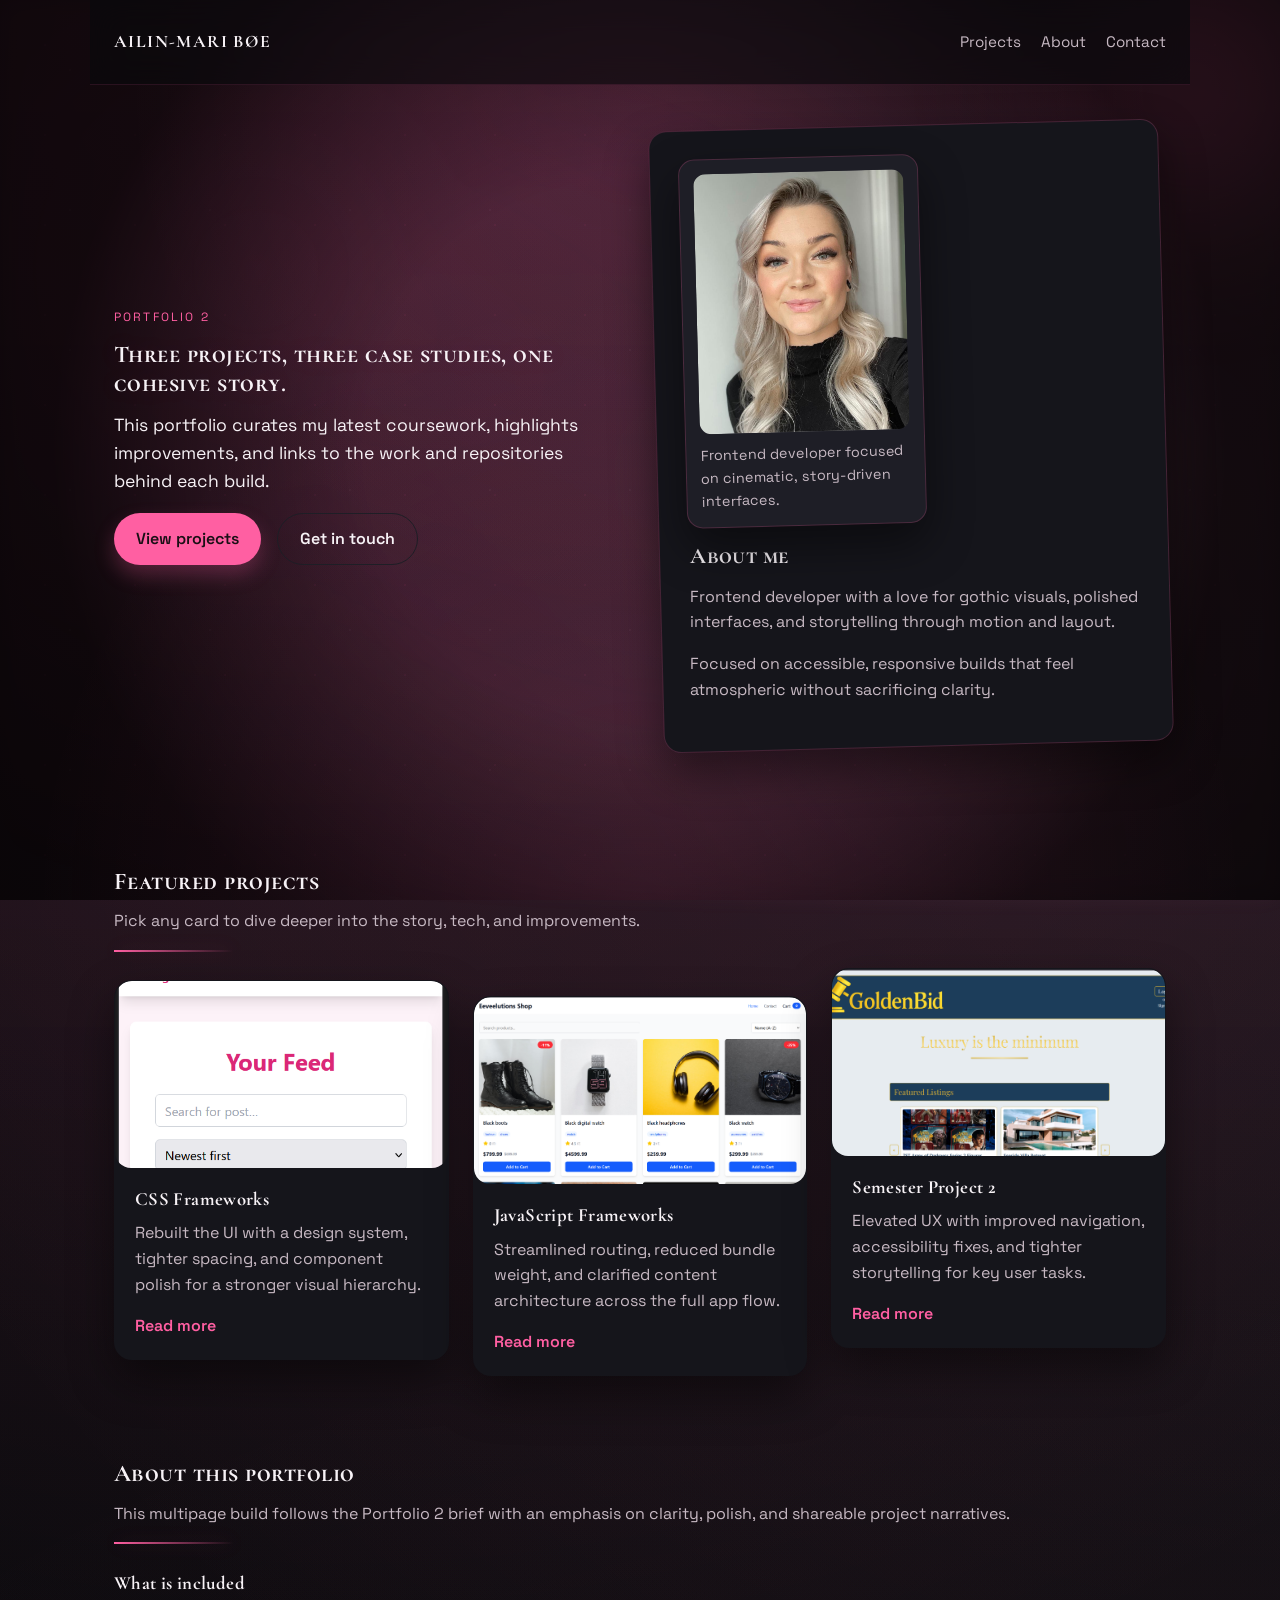
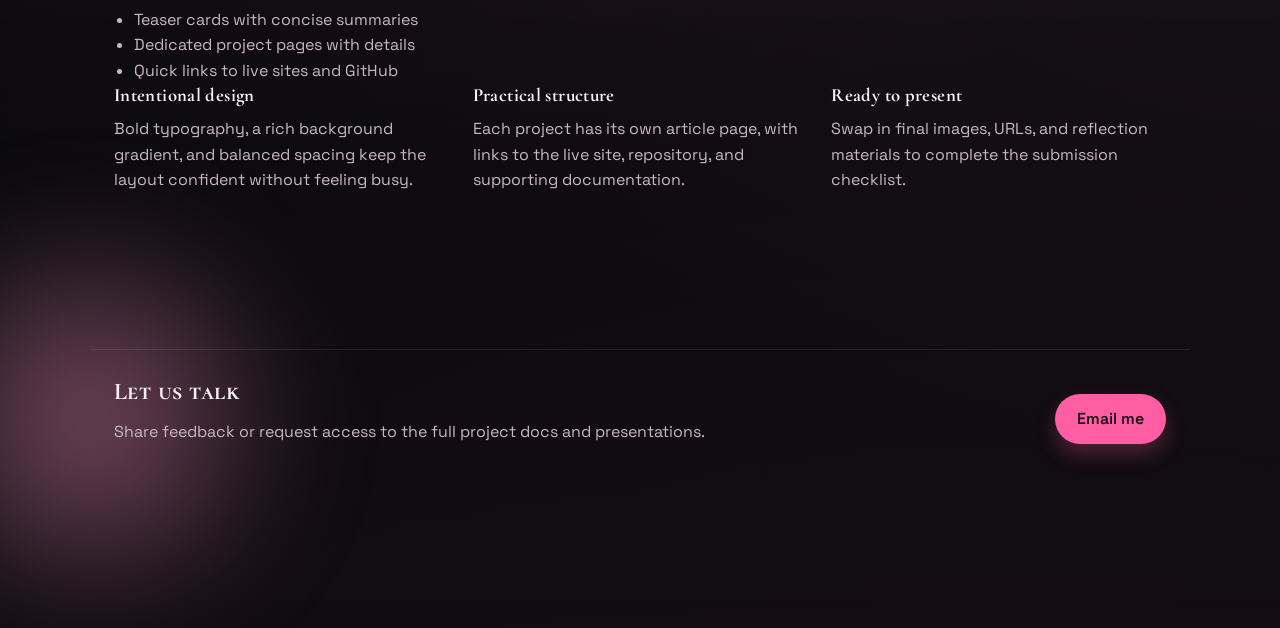
==== index.html @ f57ab28d "Forgot to push it... So here comes a all the things I have been working on for the past two weeks" ====
<!doctype html>
<html lang="en">
  <head>
    <meta charset="utf-8" />
    <meta name="viewport" content="width=device-width, initial-scale=1" />
    <title>Portfolio 2 | Ailin</title>
    <meta
      name="description"
      content="Portfolio 2 assignment with three featured projects and dedicated case study pages."
    />
    <link rel="preconnect" href="https://fonts.googleapis.com" />
    <link rel="preconnect" href="https://fonts.gstatic.com" crossorigin />
    <link
      href="https://fonts.googleapis.com/css2?family=Cormorant+Garamond:wght@500;600;700&family=Space+Grotesk:wght@400;500;600&display=swap"
      rel="stylesheet"
    />
    <link rel="stylesheet" href="css/styles.css" />
  </head>
  <body>
    <div class="bg-orb bg-orb--one" aria-hidden="true"></div>
    <div class="bg-orb bg-orb--two" aria-hidden="true"></div>
    <div class="teleport-flash" aria-hidden="true"></div>

    <header class="site-header">
      <a class="logo" href="index.html">Ailin-Mari Bøe</a>
      <nav class="site-nav" aria-label="Primary">
        <a href="#projects">Projects</a>
        <a href="#about">About</a>
        <a href="#contact">Contact</a>
      </nav>
    </header>

    <main>
      <section class="hero">
        <div class="hero-text">
          <p class="eyebrow">Portfolio 2</p>
          <h1>Three projects, three case studies, one cohesive story.</h1>
          <p class="lead">
            This portfolio curates my latest coursework, highlights
            improvements, and links to the work and repositories behind each
            build.
          </p>
          <div class="hero-actions">
            <a class="btn" href="#projects">View projects</a>
            <a class="btn btn--ghost" href="#contact">Get in touch</a>
          </div>
        </div>
        <div class="hero-panel">
          <figure class="hero-portrait">
            <img src="assets/images/profile-pic.jpg" alt="Portrait of Ailin" />
            <figcaption>
              Frontend developer focused on cinematic, story-driven interfaces.
            </figcaption>
          </figure>
          <div class="hero-panel__card">
            <h2>About me</h2>
            <p>
              Frontend developer with a love for gothic visuals, polished
              interfaces, and storytelling through motion and layout.
            </p>
            <p>
              Focused on accessible, responsive builds that feel atmospheric
              without sacrificing clarity.
            </p>
          </div>
        </div>
      </section>

      <section id="projects" class="section">
        <div class="section-title">
          <h2>Featured projects</h2>
          <p>
            Pick any card to dive deeper into the story, tech, and improvements.
          </p>
        </div>

        <div class="card-grid">
          <a class="card" href="projects/css-frameworks.html">
            <img
              src="assets/images/css-frameworks.png"
              alt="CSS Frameworks project preview"
            />
            <div class="card-body">
              <h3>CSS Frameworks</h3>
              <p>
                Rebuilt the UI with a design system, tighter spacing, and
                component polish for a stronger visual hierarchy.
              </p>
              <span class="card-cta">Read more</span>
            </div>
          </a>

          <a class="card" href="projects/javascript-frameworks.html">
            <img
              src="assets/images/javascript-frameworks.png"
              alt="JavaScript Frameworks project preview"
            />
            <div class="card-body">
              <h3>JavaScript Frameworks</h3>
              <p>
                Streamlined routing, reduced bundle weight, and clarified
                content architecture across the full app flow.
              </p>
              <span class="card-cta">Read more</span>
            </div>
          </a>

          <a class="card" href="projects/semester-project-2.html">
            <img
              src="assets/images/semester-project-2.png"
              alt="Semester Project 2 preview"
            />
            <div class="card-body">
              <h3>Semester Project 2</h3>
              <p>
                Elevated UX with improved navigation, accessibility fixes, and
                tighter storytelling for key user tasks.
              </p>
              <span class="card-cta">Read more</span>
            </div>
          </a>
        </div>
      </section>

      <section id="about" class="section">
        <div class="section-title">
          <h2>About this portfolio</h2>
          <p>
            This multipage build follows the Portfolio 2 brief with an emphasis
            on clarity, polish, and shareable project narratives.
          </p>
        </div>
        <div class="about-highlight">
          <h3>What is included</h3>
          <ul>
            <li>Teaser cards with concise summaries</li>
            <li>Dedicated project pages with details</li>
            <li>Quick links to live sites and GitHub</li>
          </ul>
        </div>
        <div class="about-grid">
          <div>
            <h3>Intentional design</h3>
            <p>
              Bold typography, a rich background gradient, and balanced spacing
              keep the layout confident without feeling busy.
            </p>
          </div>
          <div>
            <h3>Practical structure</h3>
            <p>
              Each project has its own article page, with links to the live
              site, repository, and supporting documentation.
            </p>
          </div>
          <div>
            <h3>Ready to present</h3>
            <p>
              Swap in final images, URLs, and reflection materials to complete
              the submission checklist.
            </p>
          </div>
        </div>
      </section>
    </main>

    <footer id="contact" class="site-footer">
      <div>
        <h2>Let us talk</h2>
        <p>
          Share feedback or request access to the full project docs and
          presentations.
        </p>
      </div>
      <a class="btn" href="mailto:your.email@example.com">Email me</a>
    </footer>

    <script type="module" src="js/main.js"></script>
  </body>
</html>
---- css/styles.css ----
:root {
  color-scheme: dark;
  --bg: #0a0a0d;
  --bg-alt: #131318;
  --surface: #15151b;
  --surface-soft: #1e1e26;
  --text: #f7f2f6;
  --text-muted: #c7b9c3;
  --accent: #ff5fa2;
  --accent-deep: #e13b85;
  --ring: rgba(255, 95, 162, 0.4);
  --glow: rgba(255, 95, 162, 0.18);
  --shadow: 0 20px 45px rgba(0, 0, 0, 0.45);
  --radius: 18px;
  --max-width: 1100px;
}

*,
*::before,
*::after {
  box-sizing: border-box;
}

body {
  margin: 0;
  font-family: "Space Grotesk", "Segoe UI", sans-serif;
  background-color: var(--bg);
  background-image:
    radial-gradient(
      circle at 20% 0%,
      rgba(255, 95, 162, 0.18),
      transparent 55%
    ),
    radial-gradient(
      circle at 80% 10%,
      rgba(255, 154, 200, 0.12),
      transparent 60%
    ),
    radial-gradient(
      circle at 50% 100%,
      rgba(255, 95, 162, 0.08),
      transparent 60%
    ),
    linear-gradient(
      180deg,
      rgba(10, 10, 13, 0.4) 0%,
      rgba(10, 10, 13, 0.9) 55%,
      rgba(10, 10, 13, 1) 100%
    );
  background-size:
    140% 140%,
    140% 140%,
    160% 160%,
    100% 100%;
  color: var(--text);
  min-height: 100vh;
  line-height: 1.6;
  position: relative;
  overflow-x: hidden;
}

body::before,
body::after {
  content: "";
  position: fixed;
  inset: 0;
  pointer-events: none;
  z-index: -2;
}

body::before {
  background-image:
    radial-gradient(circle, rgba(255, 95, 162, 0.35) 0.6px, transparent 1px),
    radial-gradient(circle, rgba(255, 247, 252, 0.3) 0.5px, transparent 1px);
  background-size:
    90px 90px,
    140px 140px;
  opacity: 0.2;
}

body::after {
  background:
    radial-gradient(
      circle at 20% 30%,
      rgba(255, 95, 162, 0.18),
      transparent 55%
    ),
    radial-gradient(
      circle at 80% 70%,
      rgba(255, 154, 200, 0.16),
      transparent 60%
    );
  filter: blur(12px);
  opacity: 0.45;
}

main::before {
  content: "";
  position: fixed;
  inset: 0;
  pointer-events: none;
  z-index: -1;
  background:
    radial-gradient(
      circle at 50% 10%,
      rgba(255, 95, 162, 0.08),
      transparent 50%
    ),
    radial-gradient(
      circle at 50% 100%,
      rgba(255, 95, 162, 0.1),
      transparent 55%
    ),
    radial-gradient(circle at 50% 50%, transparent 35%, rgba(0, 0, 0, 0.7) 75%);
  mix-blend-mode: normal;
}

img {
  max-width: 100%;
  display: block;
  border-radius: 16px;
  font-size: 0;
  color: transparent;
}

a {
  color: inherit;
  text-decoration: none;
}

h1,
h2,
h3 {
  font-family: "Cormorant Garamond", "Georgia", serif;
  margin: 0 0 12px;
  line-height: 1.2;
  letter-spacing: 0.02em;
}

h1,
h2 {
  font-variant: small-caps;
}

h1 {
  font-weight: 700;
}

p {
  margin: 0 0 16px;
  color: var(--text-muted);
}

ul {
  margin: 0;
  padding-left: 20px;
  color: var(--text-muted);
}

.bg-orb {
  position: absolute;
  width: 420px;
  height: 420px;
  border-radius: 50%;
  filter: blur(60px);
  opacity: 0.5;
  z-index: -1;
  animation: orbFloat 16s ease-in-out infinite;
}

.bg-orb--one {
  top: -120px;
  right: -120px;
  background: radial-gradient(circle, #ff5fa2 0%, rgba(255, 95, 162, 0) 65%);
  animation-delay: -2s;
}

.bg-orb--two {
  bottom: -140px;
  left: -120px;
  background: radial-gradient(circle, #ff9ac8 0%, rgba(255, 154, 200, 0) 70%);
  animation-delay: -5s;
}

.site-header,
.site-footer {
  max-width: var(--max-width);
  margin: 0 auto;
  padding: 28px 24px;
  display: flex;
  align-items: center;
  justify-content: space-between;
  gap: 24px;
}

.site-header {
  position: sticky;
  top: 0;
  backdrop-filter: blur(16px);
  background: rgba(10, 10, 13, 0.65);
  border-bottom: 1px solid rgba(255, 95, 162, 0.12);
  z-index: 10;
}

.logo {
  font-size: 1.1rem;
  font-weight: 700;
  letter-spacing: 0.08em;
  text-transform: uppercase;
  font-family: "Cormorant Garamond", "Georgia", serif;
}

.site-nav {
  display: flex;
  gap: 20px;
  font-size: 0.95rem;
}

.site-nav a {
  color: var(--text-muted);
  transition: color 0.2s ease;
}

.site-nav a:hover,
.site-nav a:focus-visible {
  color: var(--text);
}

main {
  max-width: var(--max-width);
  margin: 0 auto;
  padding: 0 24px 80px;
}

.hero {
  display: grid;
  grid-template-columns: repeat(auto-fit, minmax(260px, 1fr));
  gap: 32px;
  padding: 40px 0 80px;
  align-items: center;
  position: relative;
}

.hero-text h1 {
  text-shadow: 0 0 24px var(--glow);
}

.eyebrow {
  text-transform: uppercase;
  letter-spacing: 0.18em;
  font-size: 0.75rem;
  color: var(--accent);
  margin-bottom: 14px;
}

.lead {
  font-size: 1.1rem;
  color: var(--text);
  max-width: 520px;
}

.hero-actions {
  display: flex;
  gap: 16px;
  flex-wrap: wrap;
  margin-top: 18px;
}

.btn {
  display: inline-flex;
  align-items: center;
  justify-content: center;
  padding: 12px 22px;
  border-radius: 999px;
  background: var(--accent);
  color: #1a0f15;
  font-weight: 600;
  border: none;
  cursor: pointer;
  transition:
    transform 0.2s ease,
    box-shadow 0.2s ease;
  box-shadow: 0 10px 20px rgba(255, 95, 162, 0.25);
  position: relative;
  overflow: hidden;
}

.btn:hover,
.btn:focus-visible {
  transform: translateY(-2px);
  box-shadow: 0 16px 24px rgba(255, 95, 162, 0.35);
}

.btn::after {
  content: "";
  position: absolute;
  inset: 0;
  background: linear-gradient(
    120deg,
    transparent,
    rgba(255, 255, 255, 0.35),
    transparent
  );
  transform: translateX(-120%);
  transition: transform 0.5s ease;
}

.btn:hover::after,
.btn:focus-visible::after {
  transform: translateX(120%);
}

.btn--ghost {
  background: transparent;
  color: var(--text);
  border: 1px solid var(--surface-soft);
  box-shadow: none;
}

.hero-panel {
  background: var(--surface);
  border-radius: var(--radius);
  padding: 28px;
  box-shadow: var(--shadow);
  animation: floatIn 0.8s ease;
  transform: rotate(-1.5deg);
  border: 1px solid rgba(255, 95, 162, 0.2);
  display: grid;
  gap: 20px;
}

.hero-panel__card h2 {
  font-size: 1.4rem;
  margin-bottom: 14px;
}

.hero-panel__card {
  transform: rotate(1.5deg);
}

.hero-portrait {
  margin: 0;
  background: var(--surface-soft);
  padding: 14px;
  border-radius: 16px;
  border: 1px solid rgba(255, 95, 162, 0.2);
  box-shadow: var(--shadow);
  position: relative;
  z-index: 2;
  max-width: 240px;
}

.hero-portrait img {
  border-radius: 12px;
  height: 260px;
  object-fit: cover;
  width: 100%;
}

.hero-portrait figcaption {
  margin-top: 10px;
  font-size: 0.9rem;
  color: var(--text-muted);
}

.section {
  padding: 40px 0 60px;
}

.section-title {
  margin-bottom: 28px;
  position: relative;
}

.section-title::after {
  content: "";
  display: block;
  width: 120px;
  height: 2px;
  margin-top: 12px;
  background: linear-gradient(90deg, var(--accent), transparent);
  box-shadow: 0 0 20px var(--glow);
}

.card-grid {
  display: grid;
  grid-template-columns: repeat(auto-fit, minmax(240px, 1fr));
  gap: 24px;
}

.card {
  background: var(--surface);
  border-radius: var(--radius);
  overflow: hidden;
  box-shadow: var(--shadow);
  display: flex;
  flex-direction: column;
  min-height: 100%;
  transition:
    transform 0.2s ease,
    border-color 0.2s ease,
    box-shadow 0.2s ease;
  border: 1px solid transparent;
  animation: fadeUp 0.7s ease;
  position: relative;
  transform: translateY(var(--card-lift, 0));
}

.card img {
  aspect-ratio: 16 / 9;
  object-fit: cover;
  width: 100%;
  background:
    radial-gradient(
      circle at 30% 20%,
      rgba(255, 95, 162, 0.2),
      transparent 55%
    ),
    linear-gradient(180deg, rgba(16, 16, 22, 0.9), rgba(6, 6, 10, 0.95));
}

.card:hover,
.card:focus-visible {
  transform: translateY(calc(var(--card-lift, 0) - 6px));
  border-color: var(--accent);
  box-shadow:
    0 22px 40px rgba(0, 0, 0, 0.55),
    0 0 32px var(--glow);
}

.card::before {
  content: "";
  position: absolute;
  inset: 0;
  background: linear-gradient(
    150deg,
    rgba(255, 95, 162, 0.15),
    transparent 55%
  );
  opacity: 0;
  transition: opacity 0.3s ease;
}

.card::after {
  content: "";
  position: absolute;
  inset: 12px;
  border-radius: 14px;
  border: 1px dashed rgba(255, 95, 162, 0.4);
  opacity: 0;
  transition: opacity 0.3s ease;
  pointer-events: none;
}

.card:hover::before,
.card:focus-visible::before,
.card:hover::after,
.card:focus-visible::after {
  opacity: 1;
}

.card-body {
  padding: 20px;
}

.card-body h3 {
  margin-bottom: 10px;
}

.card-cta {
  display: inline-flex;
  align-items: center;
  gap: 8px;
  font-weight: 600;
  color: var(--accent);
}

.about-grid {
  display: grid;
  grid-template-columns: repeat(auto-fit, minmax(220px, 1fr));
  gap: 24px;
}

.about-grid h3 {
  margin-bottom: 10px;
}

.site-footer {
  border-top: 1px solid rgba(255, 255, 255, 0.08);
}

.article {
  padding: 20px 0 80px;
  position: relative;
}

.article-header {
  display: flex;
  flex-direction: column;
  gap: 12px;
  padding: 20px 0 24px;
}

.article-header h1 {
  text-shadow: 0 0 18px var(--glow);
}

.article-actions {
  display: flex;
  align-items: center;
  gap: 16px;
}

.copy-status {
  font-size: 0.9rem;
  color: var(--text-muted);
}

.article-figure {
  margin: 0 0 28px;
  background: var(--surface);
  padding: 18px;
  border-radius: var(--radius);
  box-shadow: var(--shadow);
  border: 1px solid rgba(255, 95, 162, 0.12);
}

.article-figure figcaption {
  color: var(--text-muted);
  font-size: 0.9rem;
  margin-top: 12px;
}

.article-meta {
  display: flex;
  flex-wrap: wrap;
  gap: 12px;
  margin-bottom: 24px;
}

.meta-link {
  padding: 10px 18px;
  border-radius: 999px;
  border: 1px solid var(--surface-soft);
  color: var(--text);
  transition:
    border-color 0.2s ease,
    color 0.2s ease;
}

.meta-link:hover,
.meta-link:focus-visible {
  border-color: var(--accent);
  color: var(--accent);
}

.article-content ul {
  margin: 0 0 20px;
}

body {
  transition:
    opacity 0.25s ease,
    transform 0.25s ease;
}

body.page-transition-out {
  opacity: 0;
  transform: scale(0.98);
  filter: blur(1px);
}

body.page-transition-in {
  animation: teleportIn 0.35s ease;
}

.teleport-flash {
  position: fixed;
  inset: 0;
  pointer-events: none;
  background: radial-gradient(
    circle at 50% 50%,
    rgba(255, 95, 162, 0.7),
    rgba(10, 10, 13, 0) 60%
  );
  opacity: 0;
  transform: scale(0.6);
  transition:
    opacity 0.25s ease,
    transform 0.25s ease;
  z-index: 20;
  mix-blend-mode: screen;
}

body.page-transition-out .teleport-flash {
  opacity: 1;
  transform: scale(1.2);
}

@keyframes fadeUp {
  from {
    opacity: 0;
    transform: translateY(18px);
  }
  to {
    opacity: 1;
    transform: translateY(0);
  }
}

@keyframes orbFloat {
  0%,
  100% {
    transform: translateY(0);
  }
  50% {
    transform: translateY(20px);
  }
}

@keyframes teleportIn {
  0% {
    opacity: 0;
    transform: scale(1.01);
  }
  100% {
    opacity: 1;
    transform: scale(1);
  }
}

@keyframes floatIn {
  from {
    opacity: 0;
    transform: translateY(24px);
  }
  to {
    opacity: 1;
    transform: translateY(0);
  }
}

@media (max-width: 768px) {
  .site-header,
  .site-footer {
    flex-direction: column;
    align-items: flex-start;
  }

  .article-actions {
    flex-direction: column;
    align-items: flex-start;
  }

  .hero-portrait--float {
    position: static;
    width: 100%;
    transform: none;
  }
}

@media (min-width: 900px) {
  .card:nth-child(2) {
    --card-lift: 16px;
  }

  .card:nth-child(3) {
    --card-lift: -12px;
  }
}
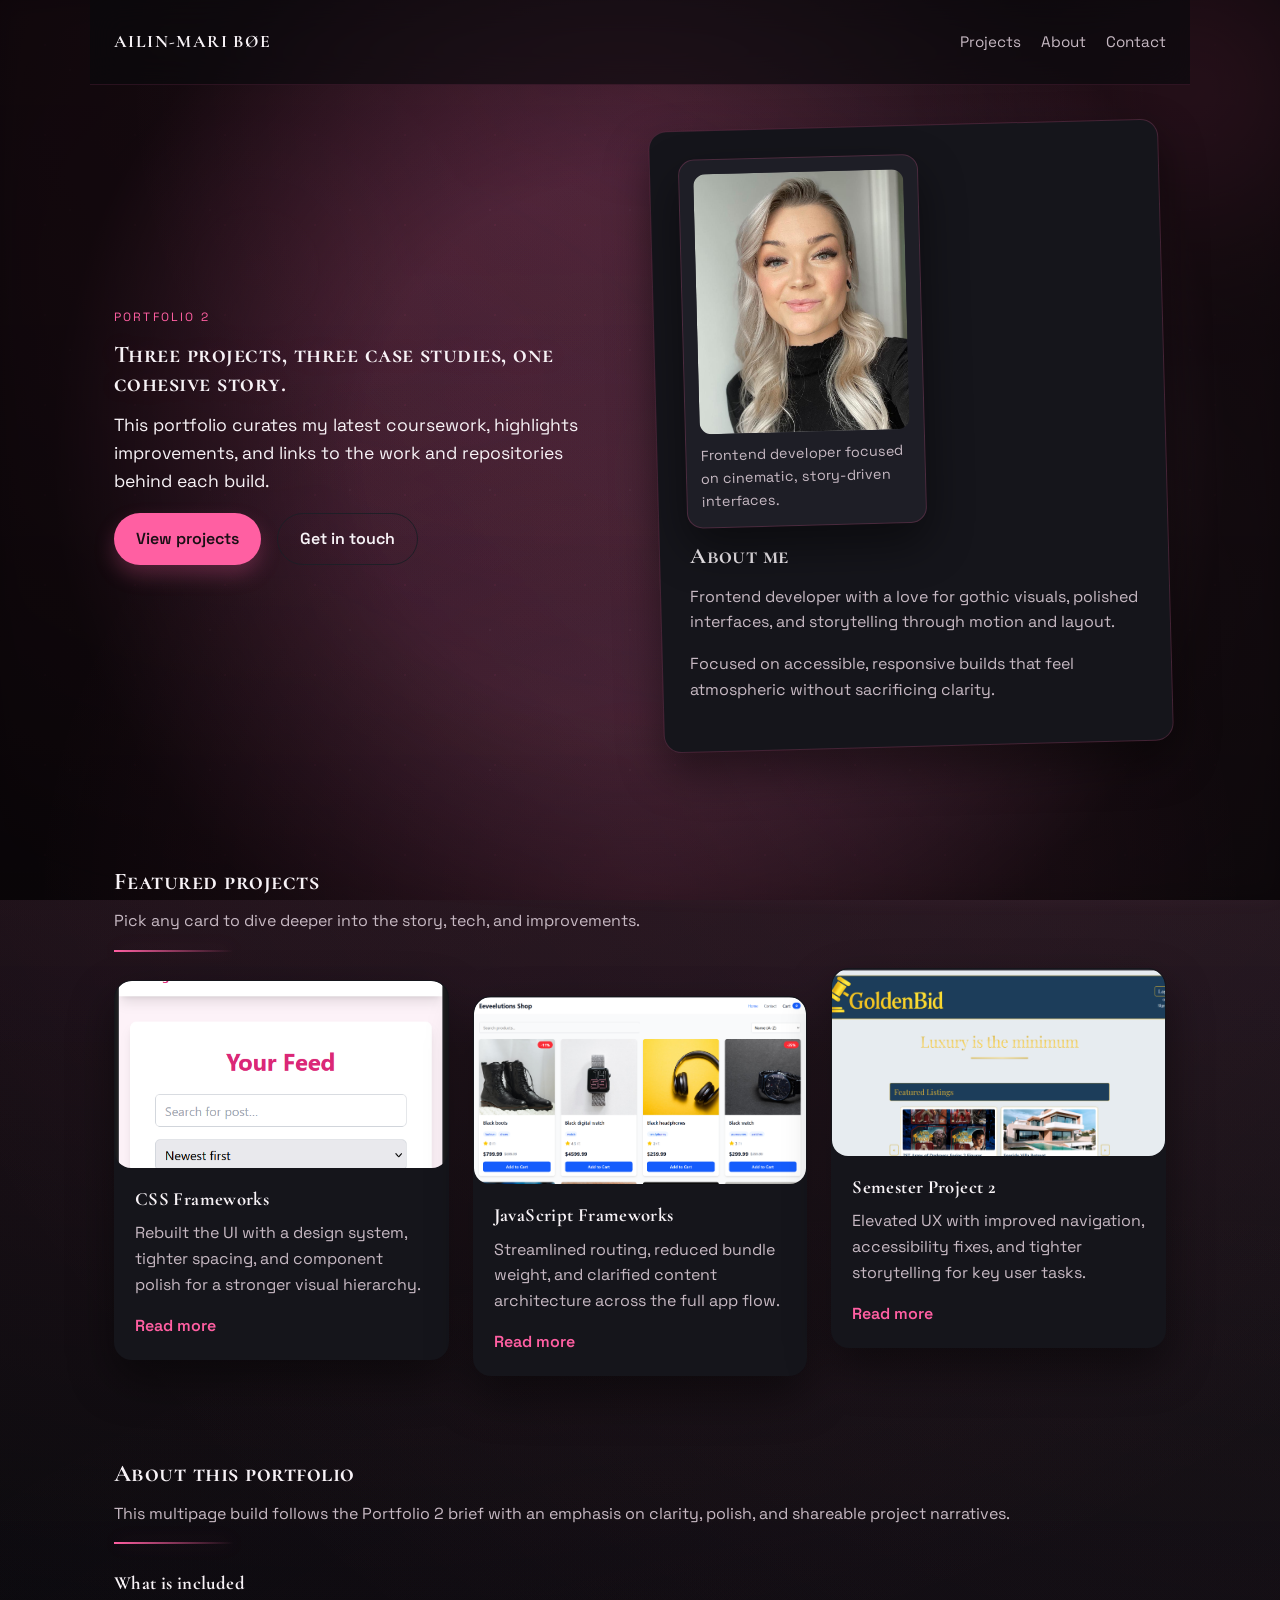
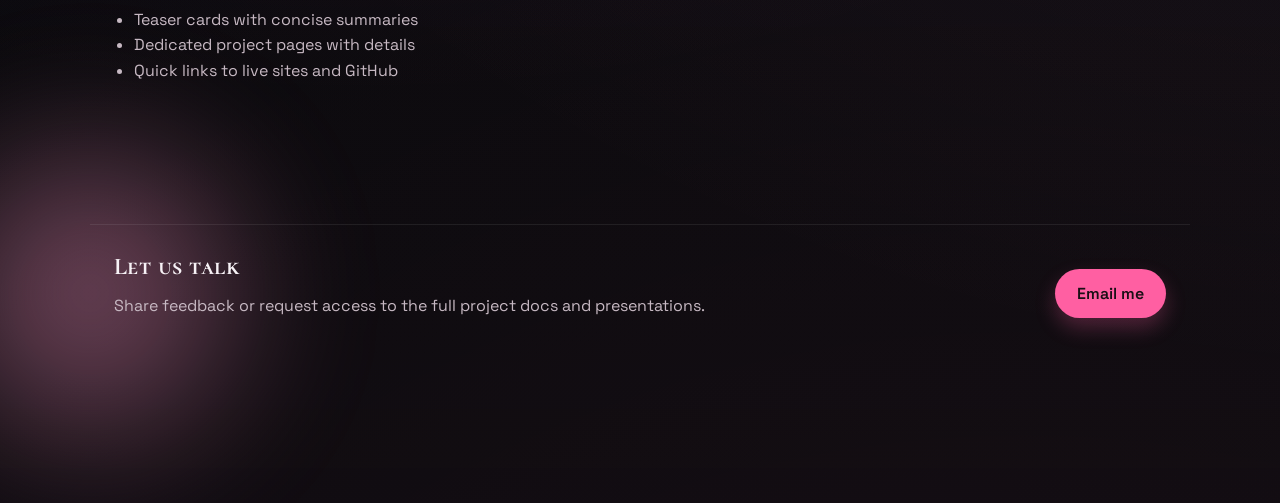
==== commit 69b6034e: "Deleted a grid I  made with som fill info I used to remember what I was working on" ====
--- a/index.html
+++ b/index.html
@@ -138,29 +138,6 @@
             <li>Quick links to live sites and GitHub</li>
           </ul>
         </div>
-        <div class="about-grid">
-          <div>
-            <h3>Intentional design</h3>
-            <p>
-              Bold typography, a rich background gradient, and balanced spacing
-              keep the layout confident without feeling busy.
-            </p>
-          </div>
-          <div>
-            <h3>Practical structure</h3>
-            <p>
-              Each project has its own article page, with links to the live
-              site, repository, and supporting documentation.
-            </p>
-          </div>
-          <div>
-            <h3>Ready to present</h3>
-            <p>
-              Swap in final images, URLs, and reflection materials to complete
-              the submission checklist.
-            </p>
-          </div>
-        </div>
       </section>
     </main>
 
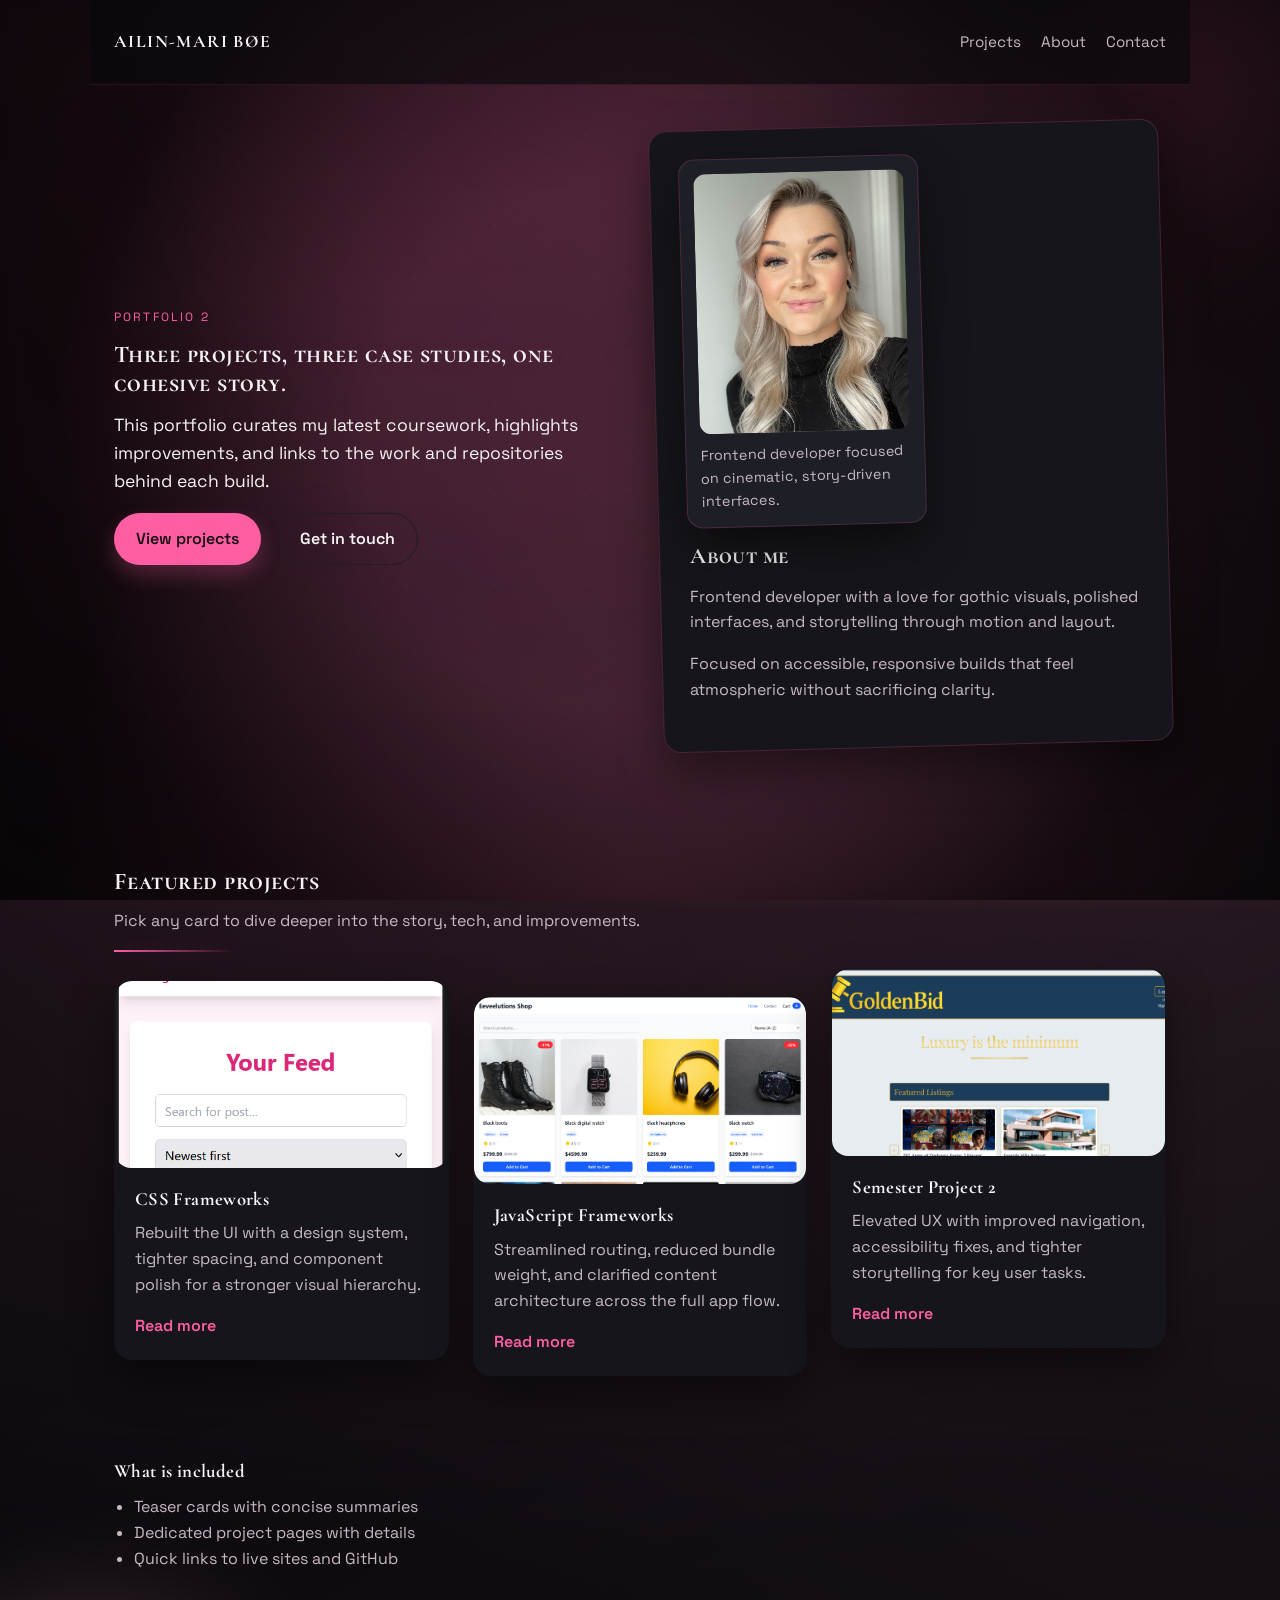
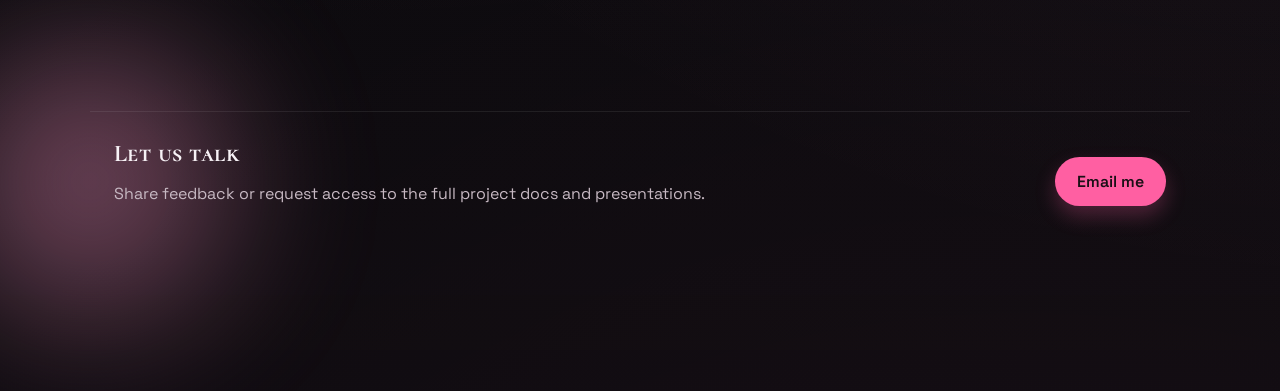
==== commit b87d5361: "Removing more "fill stuff" I realised I probably don't need" ====
--- a/index.html
+++ b/index.html
@@ -123,13 +123,6 @@
       </section>
 
       <section id="about" class="section">
-        <div class="section-title">
-          <h2>About this portfolio</h2>
-          <p>
-            This multipage build follows the Portfolio 2 brief with an emphasis
-            on clarity, polish, and shareable project narratives.
-          </p>
-        </div>
         <div class="about-highlight">
           <h3>What is included</h3>
           <ul>
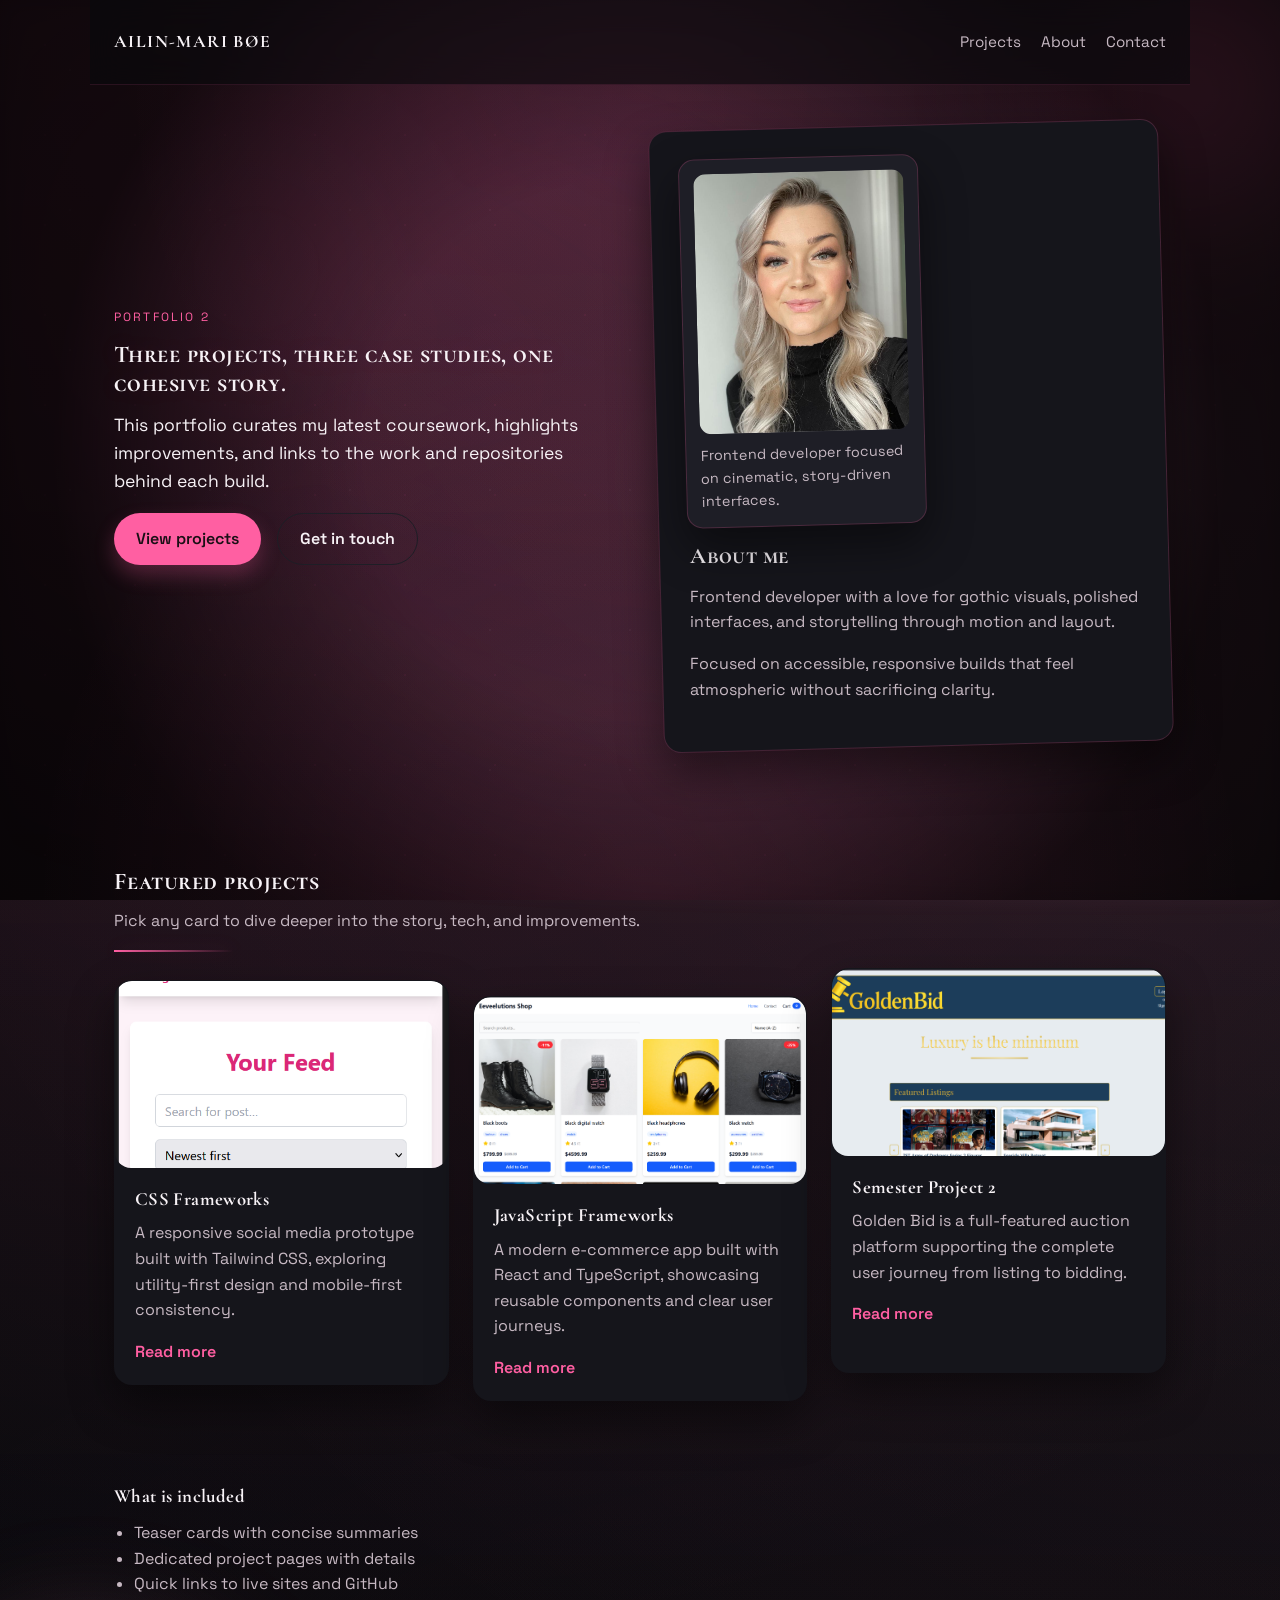
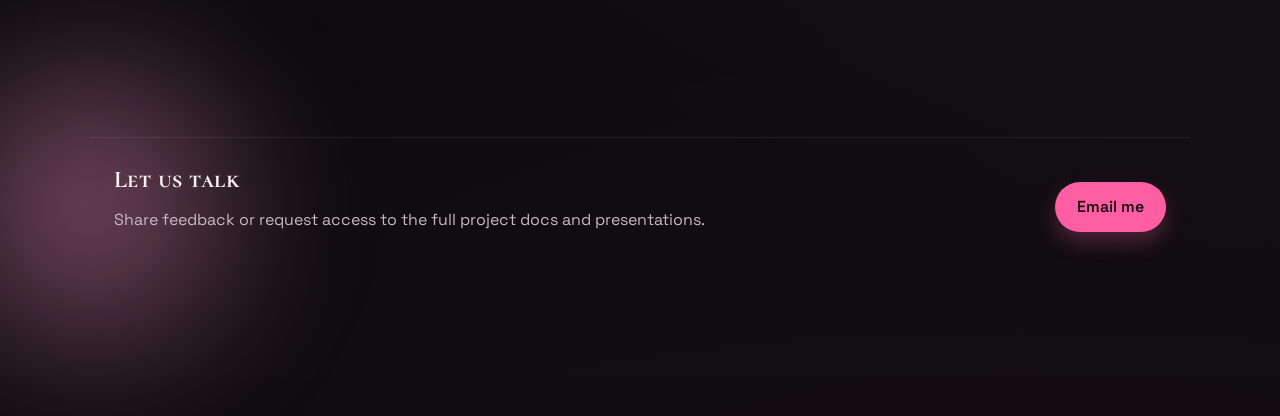
==== commit f9f954ce: "Changed the description on the cards from the placeholder text, to the actual description of the pro" ====
--- a/index.html
+++ b/index.html
@@ -83,8 +83,8 @@
             <div class="card-body">
               <h3>CSS Frameworks</h3>
               <p>
-                Rebuilt the UI with a design system, tighter spacing, and
-                component polish for a stronger visual hierarchy.
+                A responsive social media prototype built with Tailwind CSS,
+                exploring utility-first design and mobile-first consistency.
               </p>
               <span class="card-cta">Read more</span>
             </div>
@@ -98,8 +98,8 @@
             <div class="card-body">
               <h3>JavaScript Frameworks</h3>
               <p>
-                Streamlined routing, reduced bundle weight, and clarified
-                content architecture across the full app flow.
+                A modern e-commerce app built with React and TypeScript,
+                showcasing reusable components and clear user journeys.
               </p>
               <span class="card-cta">Read more</span>
             </div>
@@ -113,8 +113,8 @@
             <div class="card-body">
               <h3>Semester Project 2</h3>
               <p>
-                Elevated UX with improved navigation, accessibility fixes, and
-                tighter storytelling for key user tasks.
+                Golden Bid is a full-featured auction platform supporting the
+                complete user journey from listing to bidding.
               </p>
               <span class="card-cta">Read more</span>
             </div>
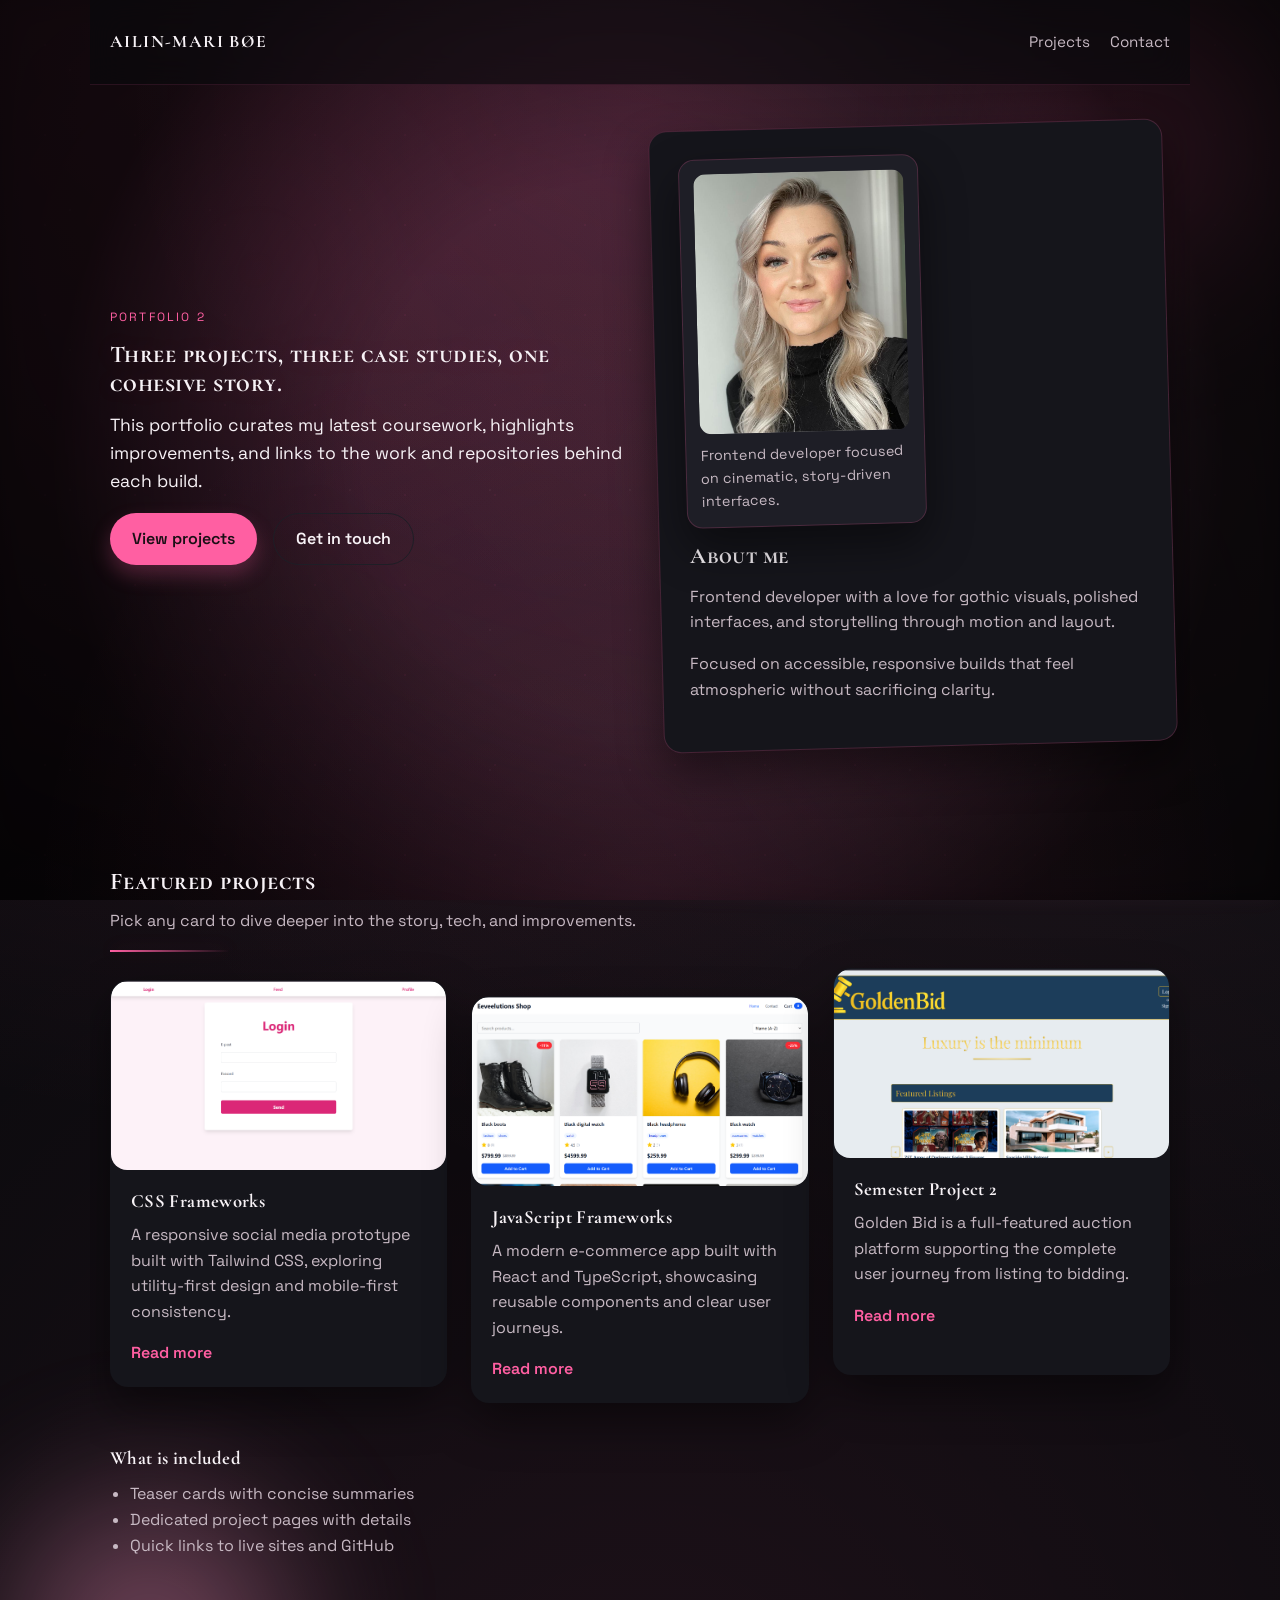
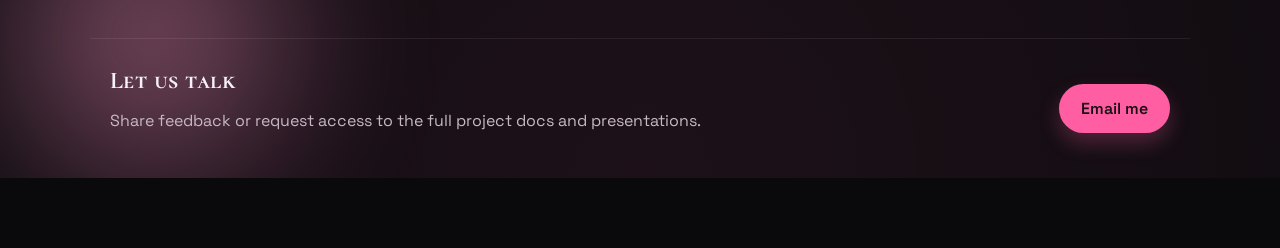
==== commit ed3735d5: "Removed the #about, because I moved the personal introduction up to the hero section at one pint and" ====
--- a/index.html
+++ b/index.html
@@ -25,7 +25,6 @@
       <a class="logo" href="index.html">Ailin-Mari Bøe</a>
       <nav class="site-nav" aria-label="Primary">
         <a href="#projects">Projects</a>
-        <a href="#about">About</a>
         <a href="#contact">Contact</a>
       </nav>
     </header>
@@ -122,16 +121,15 @@
         </div>
       </section>
 
-      <section id="about" class="section">
-        <div class="about-highlight">
-          <h3>What is included</h3>
+        <section class="included-content">
+                <h3>What is included</h3>
           <ul>
             <li>Teaser cards with concise summaries</li>
             <li>Dedicated project pages with details</li>
             <li>Quick links to live sites and GitHub</li>
           </ul>
         </div>
-      </section>
+        </section>
     </main>
 
     <footer id="contact" class="site-footer">
@@ -142,7 +140,7 @@
           presentations.
         </p>
       </div>
-      <a class="btn" href="mailto:your.email@example.com">Email me</a>
+      <a class="btn" href="mailto:ailinmariboe@hotmail.com">Email me</a>
     </footer>
 
     <script type="module" src="js/main.js"></script>
--- a/css/styles.css
+++ b/css/styles.css
@@ -19,6 +19,10 @@
 *::before,
 *::after {
   box-sizing: border-box;
+}
+
+html {
+  overflow-x: hidden;
 }
 
 body {
@@ -48,15 +52,17 @@
       rgba(10, 10, 13, 1) 100%
     );
   background-size:
-    140% 140%,
-    140% 140%,
-    160% 160%,
+    100% 100%,
+    100% 100%,
+    100% 100%,
     100% 100%;
   color: var(--text);
   min-height: 100vh;
   line-height: 1.6;
   position: relative;
   overflow-x: hidden;
+  width: 100%;
+  max-width: 100vw;
 }
 
 body::before,
@@ -159,8 +165,8 @@
 
 .bg-orb {
   position: absolute;
-  width: 420px;
-  height: 420px;
+  width: min(420px, 80vw);
+  height: min(420px, 80vw);
   border-radius: 50%;
   filter: blur(60px);
   opacity: 0.5;
@@ -169,15 +175,15 @@
 }
 
 .bg-orb--one {
-  top: -120px;
-  right: -120px;
+  top: -60px;
+  right: -60px;
   background: radial-gradient(circle, #ff5fa2 0%, rgba(255, 95, 162, 0) 65%);
   animation-delay: -2s;
 }
 
 .bg-orb--two {
-  bottom: -140px;
-  left: -120px;
+  bottom: -70px;
+  left: -60px;
   background: radial-gradient(circle, #ff9ac8 0%, rgba(255, 154, 200, 0) 70%);
   animation-delay: -5s;
 }
@@ -186,11 +192,12 @@
 .site-footer {
   max-width: var(--max-width);
   margin: 0 auto;
-  padding: 28px 24px;
+  padding: 28px 20px;
   display: flex;
   align-items: center;
   justify-content: space-between;
   gap: 24px;
+  width: 100%;
 }
 
 .site-header {
@@ -229,16 +236,19 @@
 main {
   max-width: var(--max-width);
   margin: 0 auto;
-  padding: 0 24px 80px;
+  padding: 0 20px 80px;
+  width: 100%;
+  overflow-x: hidden;
 }
 
 .hero {
   display: grid;
-  grid-template-columns: repeat(auto-fit, minmax(260px, 1fr));
+  grid-template-columns: repeat(auto-fit, minmax(min(260px, 100%), 1fr));
   gap: 32px;
   padding: 40px 0 80px;
   align-items: center;
   position: relative;
+  width: 100%;
 }
 
 .hero-text h1 {
@@ -384,8 +394,9 @@
 
 .card-grid {
   display: grid;
-  grid-template-columns: repeat(auto-fit, minmax(240px, 1fr));
+  grid-template-columns: repeat(auto-fit, minmax(min(240px, 100%), 1fr));
   gap: 24px;
+  width: 100%;
 }
 
 .card {
@@ -477,8 +488,9 @@
 
 .about-grid {
   display: grid;
-  grid-template-columns: repeat(auto-fit, minmax(220px, 1fr));
+  grid-template-columns: repeat(auto-fit, minmax(min(220px, 100%), 1fr));
   gap: 24px;
+  width: 100%;
 }
 
 .about-grid h3 {
@@ -645,6 +657,16 @@
   .site-footer {
     flex-direction: column;
     align-items: flex-start;
+    padding: 20px 16px;
+  }
+
+  main {
+    padding: 0 16px 60px;
+  }
+
+  .hero {
+    gap: 24px;
+    padding: 30px 0 60px;
   }
 
   .article-actions {
@@ -657,6 +679,14 @@
     width: 100%;
     transform: none;
   }
+
+  .hero-portrait {
+    max-width: 100%;
+  }
+
+  .card-grid {
+    gap: 20px;
+  }
 }
 
 @media (min-width: 900px) {
